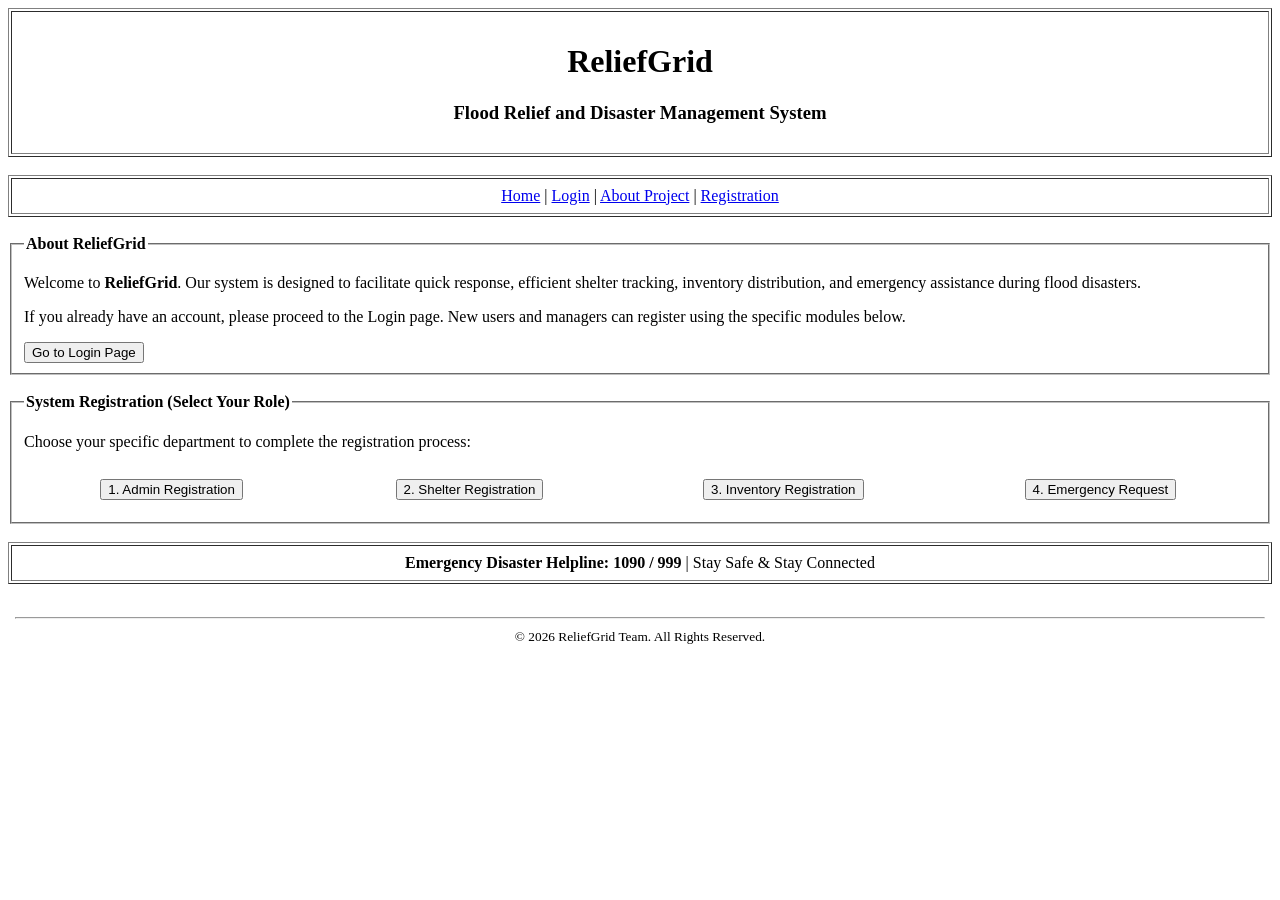
==== index.html @ 9db1df2f "Updated inventory" ====
<!DOCTYPE html>
<html>
<head>
    <title>ReliefGrid - Flood Relief & Disaster Management System</title>
</head>
<body>

    <!-- Header Section -->
    <table border="1" width="100%" cellpadding="10">
        <tr>
            <td align="center">
                <h1>ReliefGrid</h1>
                <h3>Flood Relief and Disaster Management System</h3>
            </td>
        </tr>
    </table>

    <br>

    <!-- Navigation Bar -->
    <table border="1" width="100%" cellpadding="8">
        <tr>
            <td align="center">
                <a href="index.html">Home</a> | 
                <a href="login.html">Login</a> | 
                <a href="#about">About Project</a> | 
                <a href="#register-section">Registration</a>
            </td>
        </tr>
    </table>

    <br>

    <!-- About Section -->
    <fieldset>
        <legend><b>About ReliefGrid</b></legend>
        <p>
            Welcome to <b>ReliefGrid</b>. Our system is designed to facilitate quick response, efficient shelter tracking, 
            inventory distribution, and emergency assistance during flood disasters.
        </p>
        <p>
            If you already have an account, please proceed to the Login page. New users and managers can register using the specific modules below.
        </p>
        <a href="login.html">
            <button type="button">Go to Login Page</button>
        </a>
    </fieldset>

    <br>

    <!-- Registration Section with 4 Separate Buttons -->
    <fieldset id="register-section">
        <legend><b>System Registration (Select Your Role)</b></legend>
        <p>Choose your specific department to complete the registration process:</p>
        
        <table border="0" cellpadding="10" width="100%">
            <tr>
                <td align="center">
                    <a href="modules/admin/user_create.html">
                        <button type="button">1. Admin Registration</button>
                    </a>
                </td>
                <td align="center">
                    <a href="modules/shelter/shelter_create.html">
                        <button type="button">2. Shelter Registration</button>
                    </a>
                </td>
                <td align="center">
                    <a href="modules/inventory/inventory_registration.html">
         <button type="button">3. Inventory Registration</button>
                   </a>
                </td>
                <td align="center">
                    <a href="modules/emergency/request_create.html">
                        <button type="button">4. Emergency Request</button>
                    </a>
                </td>
            </tr>
        </table>
    </fieldset>

    <br>

    <!-- Emergency Hotline / Quick Notice Section -->
    <table border="1" width="100%" cellpadding="8">
        <tr>
            <td align="center">
                <b>Emergency Disaster Helpline: 1090 / 999</b> | Stay Safe & Stay Connected
            </td>
        </tr>
    </table>

    <br>

    <!-- Footer Section -->
    <table border="0" width="100%" cellpadding="5">
        <tr>
            <td align="center">
                <hr>
                <small>&copy; 2026 ReliefGrid Team. All Rights Reserved.</small>
            </td>
        </tr>
    </table>

</body>
</html>
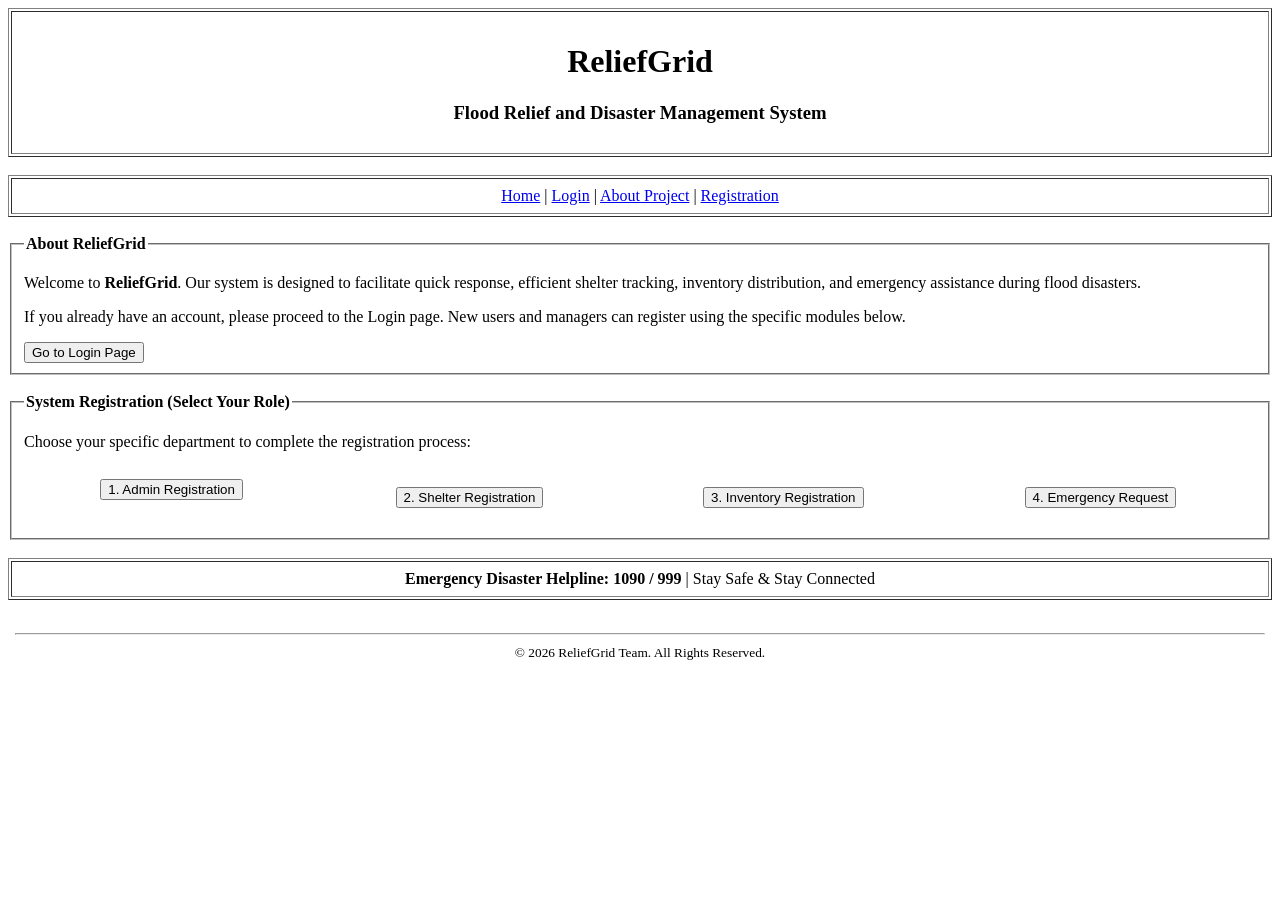
==== commit aea81c67: "Fix hyper-links and update admin registration layout" ====
--- a/index.html
+++ b/index.html
@@ -48,40 +48,44 @@
 
     <br>
 
-    <!-- Registration Section with 4 Separate Buttons -->
-    <fieldset id="register-section">
-        <legend><b>System Registration (Select Your Role)</b></legend>
-        <p>Choose your specific department to complete the registration process:</p>
-        
-        <table border="0" cellpadding="10" width="100%">
-            <tr>
-                <td align="center">
-                    <a href="modules/admin/user_create.html">
-                        <button type="button">1. Admin Registration</button>
-                    </a>
-                </td>
-                <td align="center">
-                    <a href="modules/shelter/shelter_create.html">
-                        <button type="button">2. Shelter Registration</button>
-                    </a>
-                </td>
-                <td align="center">
-                    <a href="modules/inventory/inventory_registration.html">
-         <button type="button">3. Inventory Registration</button>
-                   </a>
-                </td>
-                <td align="center">
-                    <a href="modules/emergency/request_create.html">
-                        <button type="button">4. Emergency Request</button>
-                    </a>
-                </td>
-            </tr>
-        </table>
-    </fieldset>
+    <!-- Registration Section -->
+<fieldset id="register-section">
+    <legend><b>System Registration (Select Your Role)</b></legend>
+    <p>Choose your specific department to complete the registration process:</p>
+
+    <table border="0" cellpadding="10" width="100%">
+        <tr>
+            <td align="center">
+               
+                <a href="modules/admin/admin_registration.html">
+                    <button type="button">1. Admin Registration</button>
+                </a>
+            </p>
+            <td align="center">
+                
+                <a href="modules/Shelter/shelter_registration.html">
+                    <button type="button">2. Shelter Registration</button>
+                </a>
+            </td>
+            <td align="center">
+                
+                <a href="modules/Inventory/inventory_registration.html">
+                    <button type="button">3. Inventory Registration</button>
+                </a>
+            </td>
+            <td align="center">
+                
+                <a href="modules/emergency/shelter_registration.html">
+                    <button type="button">4. Emergency Request</button>
+                </a>
+            </td>
+        </tr>
+    </table>
+</fieldset>
 
     <br>
 
-    <!-- Emergency Hotline / Quick Notice Section -->
+    <!-- Emergency Hotline -->
     <table border="1" width="100%" cellpadding="8">
         <tr>
             <td align="center">
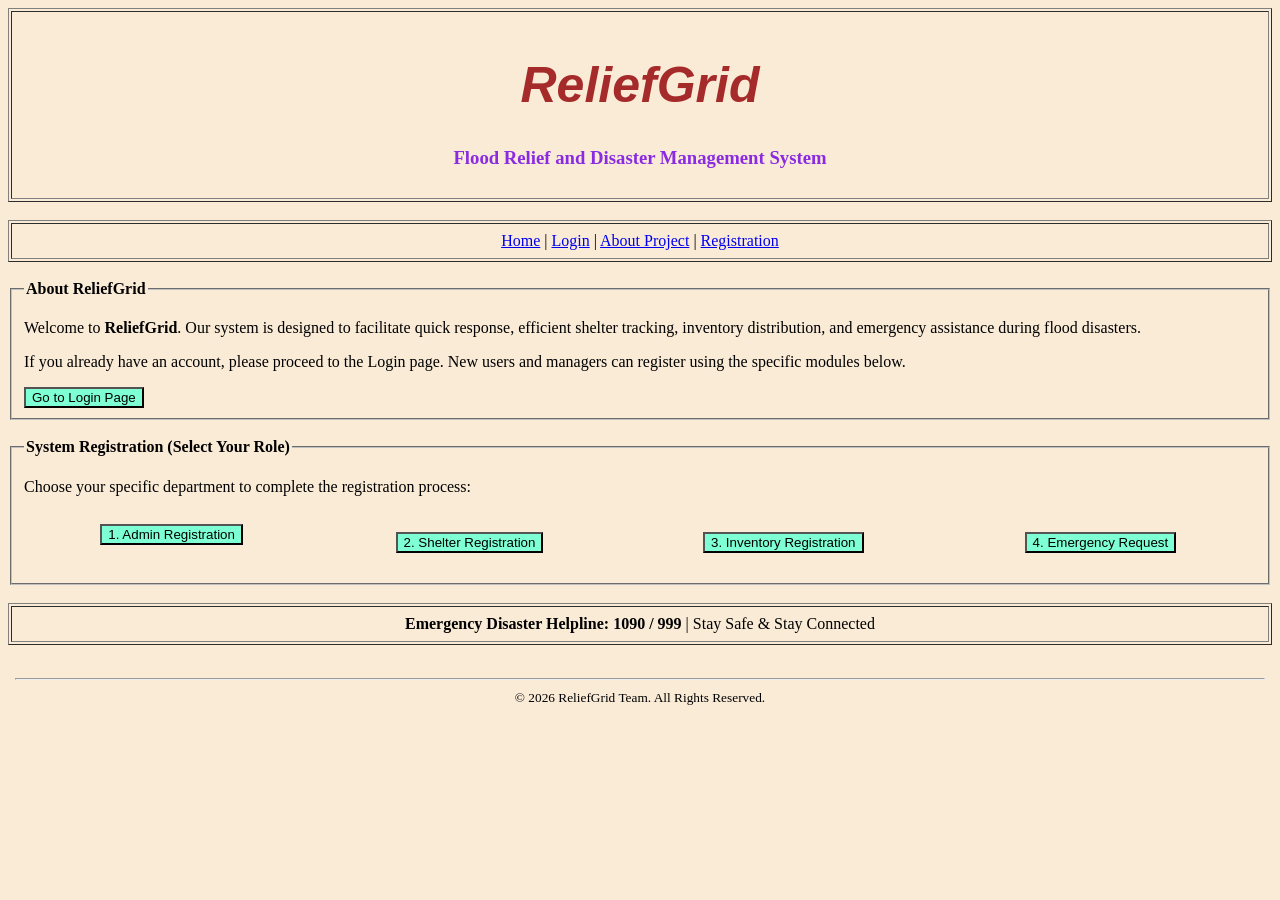
==== commit 9cfc2a3f: "Add index.css, login.css and update html modules with custom styling" ====
--- a/index.html
+++ b/index.html
@@ -2,6 +2,7 @@
 <html>
 <head>
     <title>ReliefGrid - Flood Relief & Disaster Management System</title>
+    <link rel="stylesheet" href="index.css">
 </head>
 <body>
 
--- a/index.css
+++ b/index.css
@@ -0,0 +1,35 @@
+h1{ 
+    color:brown;
+    font-family: sans-serif;
+    font-style: italic;
+    font-size: 50px;
+ }
+
+body{
+    background-color:antiquewhite;
+}
+
+h3 {
+    color:blueviolet;
+}
+
+table{
+    
+    color:black;
+}
+
+h2 {color: green;}
+
+button {
+    background-color: aquamarine;
+    color: black;
+}
+
+input {
+    background-color:lightblue;
+    color:yellow;
+}
+
+td {
+    color:black;
+}
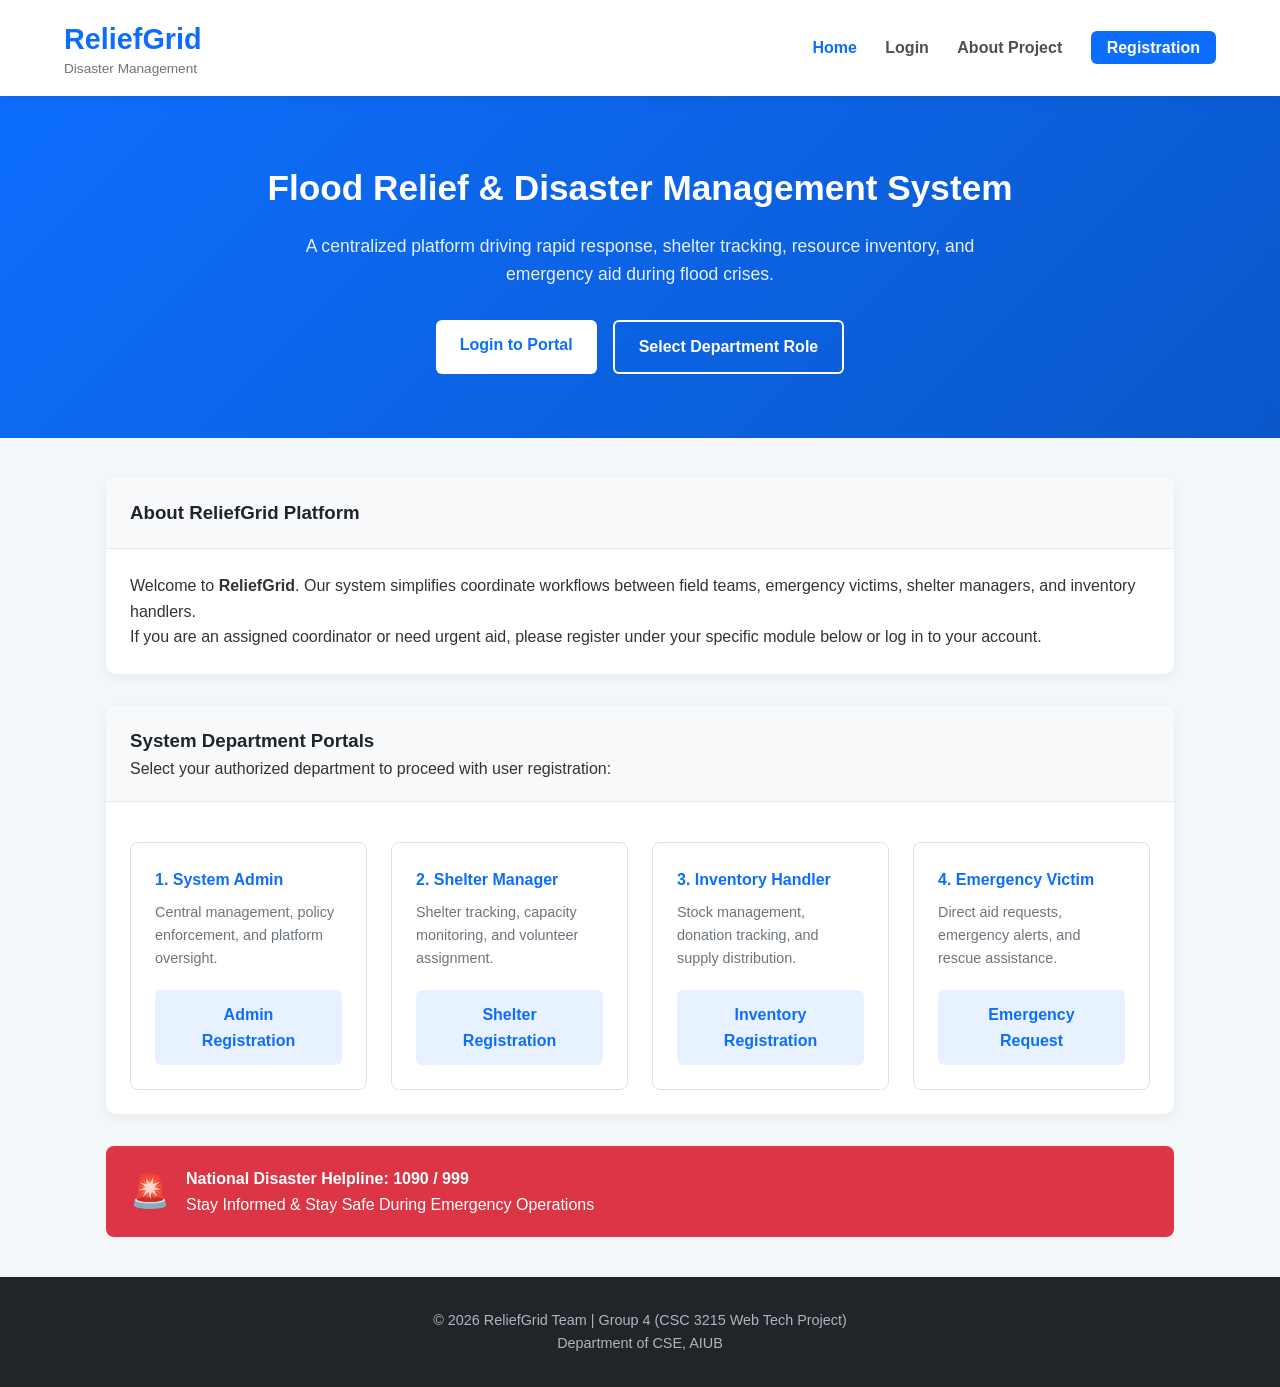
==== commit 1cb16ce0: "feat(admin): update admin registration form, Login form and index form UI and styling" ====
--- a/index.html
+++ b/index.html
@@ -1,111 +1,110 @@
 <!DOCTYPE html>
-<html>
+<html lang="en">
+
 <head>
+    <meta charset="UTF-8">
+    <meta name="viewport" content="width=device-width, initial-scale=1.0">
     <title>ReliefGrid - Flood Relief & Disaster Management System</title>
     <link rel="stylesheet" href="index.css">
 </head>
+
 <body>
 
-    <!-- Header Section -->
-    <table border="1" width="100%" cellpadding="10">
-        <tr>
-            <td align="center">
-                <h1>ReliefGrid</h1>
-                <h3>Flood Relief and Disaster Management System</h3>
-            </td>
-        </tr>
-    </table>
+    <!-- Header Navigation Bar -->
+    <header class="navbar">
+        <div class="logo-container">
+            <h1 class="logo-title">ReliefGrid</h1>
+            <span class="logo-sub">Disaster Management</span>
+        </div>
+        <nav class="nav-links">
+            <a href="index.html" class="active">Home</a>
+            <a href="login.html">Login</a>
+            <a href="#about">About Project</a>
+            <a href="#register-section" class="btn-nav">Registration</a>
+        </nav>
+    </header>
 
-    <br>
+    <!-- Hero Banner Section -->
+    <section class="hero-section">
+        <div class="hero-content">
+            <h2>Flood Relief & Disaster Management System</h2>
+            <p>A centralized platform driving rapid response, shelter tracking, resource inventory, and emergency aid
+                during flood crises.</p>
+            <div class="hero-buttons">
+                <a href="login.html" class="btn btn-primary">Login to Portal</a>
+                <a href="#register-section" class="btn btn-secondary">Select Department Role</a>
+            </div>
+        </div>
+    </section>
 
-    <!-- Navigation Bar -->
-    <table border="1" width="100%" cellpadding="8">
-        <tr>
-            <td align="center">
-                <a href="index.html">Home</a> | 
-                <a href="login.html">Login</a> | 
-                <a href="#about">About Project</a> | 
-                <a href="#register-section">Registration</a>
-            </td>
-        </tr>
-    </table>
+    <!-- Main Content Container -->
+    <main class="container">
 
-    <br>
+        <!-- About Section -->
+        <section id="about" class="card">
+            <div class="card-header">
+                <h3>About ReliefGrid Platform</h3>
+            </div>
+            <div class="card-body">
+                <p>Welcome to <strong>ReliefGrid</strong>. Our system simplifies coordinate workflows between field
+                    teams, emergency victims, shelter managers, and inventory handlers.</p>
+                <p>If you are an assigned coordinator or need urgent aid, please register under your specific module
+                    below or log in to your account.</p>
+            </div>
+        </section>
 
-    <!-- About Section -->
-    <fieldset>
-        <legend><b>About ReliefGrid</b></legend>
-        <p>
-            Welcome to <b>ReliefGrid</b>. Our system is designed to facilitate quick response, efficient shelter tracking, 
-            inventory distribution, and emergency assistance during flood disasters.
-        </p>
-        <p>
-            If you already have an account, please proceed to the Login page. New users and managers can register using the specific modules below.
-        </p>
-        <a href="login.html">
-            <button type="button">Go to Login Page</button>
-        </a>
-    </fieldset>
+        <!-- Department Role Registration Grid -->
+        <section id="register-section" class="card">
+            <div class="card-header">
+                <h3>System Department Portals</h3>
+                <p>Select your authorized department to proceed with user registration:</p>
+            </div>
+            <div class="card-body">
+                <div class="role-grid">
+                    <div class="role-card">
+                        <h4>1. System Admin</h4>
+                        <p>Central management, policy enforcement, and platform oversight.</p>
+                        <a href="modules/admin/admin_registration.html" class="btn btn-role">Admin Registration</a>
+                    </div>
+                    <div class="role-card">
+                        <h4>2. Shelter Manager</h4>
+                        <p>Shelter tracking, capacity monitoring, and volunteer assignment.</p>
+                        <a href="modules/shelter/shelter_registration.html" class="btn btn-role">Shelter
+                            Registration</a>
+                    </div>
+                    <div class="role-card">
+                        <h4>3. Inventory Handler</h4>
+                        <p>Stock management, donation tracking, and supply distribution.</p>
+                        <a href="modules/inventory/inventory_registration.html" class="btn btn-role">Inventory
+                            Registration</a>
+                    </div>
+                    <div class="role-card">
+                        <h4>4. Emergency Victim</h4>
+                        <p>Direct aid requests, emergency alerts, and rescue assistance.</p>
+                        <a href="modules/emergency/emergency_registration.html" class="btn btn-role">Emergency
+                            Request</a>
+                    </div>
+                </div>
+            </div>
+        </section>
 
-    <br>
+        <!-- Emergency Hotline Bar -->
+        <div class="hotline-banner">
+            <span class="hotline-icon">🚨</span>
+            <div class="hotline-text">
+                <strong>National Disaster Helpline: 1090 / 999</strong>
+                <span>Stay Informed & Stay Safe During Emergency Operations</span>
+            </div>
+        </div>
 
-    <!-- Registration Section -->
-<fieldset id="register-section">
-    <legend><b>System Registration (Select Your Role)</b></legend>
-    <p>Choose your specific department to complete the registration process:</p>
+    </main>
 
-    <table border="0" cellpadding="10" width="100%">
-        <tr>
-            <td align="center">
-               
-                <a href="modules/admin/admin_registration.html">
-                    <button type="button">1. Admin Registration</button>
-                </a>
-            </p>
-            <td align="center">
-                
-                <a href="modules/Shelter/shelter_registration.html">
-                    <button type="button">2. Shelter Registration</button>
-                </a>
-            </td>
-            <td align="center">
-                
-                <a href="modules/Inventory/inventory_registration.html">
-                    <button type="button">3. Inventory Registration</button>
-                </a>
-            </td>
-            <td align="center">
-                
-                <a href="modules/emergency/shelter_registration.html">
-                    <button type="button">4. Emergency Request</button>
-                </a>
-            </td>
-        </tr>
-    </table>
-</fieldset>
-
-    <br>
-
-    <!-- Emergency Hotline -->
-    <table border="1" width="100%" cellpadding="8">
-        <tr>
-            <td align="center">
-                <b>Emergency Disaster Helpline: 1090 / 999</b> | Stay Safe & Stay Connected
-            </td>
-        </tr>
-    </table>
-
-    <br>
-
-    <!-- Footer Section -->
-    <table border="0" width="100%" cellpadding="5">
-        <tr>
-            <td align="center">
-                <hr>
-                <small>&copy; 2026 ReliefGrid Team. All Rights Reserved.</small>
-            </td>
-        </tr>
-    </table>
+    <!-- Footer -->
+    <footer class="footer">
+        <p>&copy; 2026 ReliefGrid Team | Group 4 (CSC 3215 Web Tech Project)</p>
+        <p>Department of CSE, AIUB</p>
+    </footer>
 
 </body>
+
 </html>
--- a/index.css
+++ b/index.css
@@ -1,35 +1,224 @@
-h1{ 
-    color:brown;
-    font-family: sans-serif;
-    font-style: italic;
-    font-size: 50px;
- }
-
-body{
-    background-color:antiquewhite;
-}
-
-h3 {
-    color:blueviolet;
-}
-
-table{
-    
-    color:black;
-}
-
-h2 {color: green;}
-
-button {
-    background-color: aquamarine;
-    color: black;
-}
-
-input {
-    background-color:lightblue;
-    color:yellow;
-}
-
-td {
-    color:black;
+/* Reset & Base Styles */
+* {
+    margin: 0;
+    padding: 0;
+    box-sizing: border-box;
+    font-family: 'Segoe UI', Tahoma, Geneva, Verdana, sans-serif;
+}
+
+body {
+    background-color: #f4f7f9;
+    color: #333333;
+    line-height: 1.6;
+}
+
+/* Header & Navigation */
+.navbar {
+    background-color: #ffffff;
+    display: flex;
+    justify-content: space-between;
+    align-items: center;
+    padding: 1rem 5%;
+    box-shadow: 0 2px 10px rgba(0, 0, 0, 0.08);
+    position: sticky;
+    top: 0;
+    z-index: 1000;
+}
+
+.logo-title {
+    color: #0d6efd;
+    font-size: 1.8rem;
+    font-weight: 700;
+}
+
+.logo-sub {
+    font-size: 0.85rem;
+    color: #6c757d;
+    display: block;
+    margin-top: -4px;
+}
+
+.nav-links a {
+    text-decoration: none;
+    color: #495057;
+    margin-left: 1.5rem;
+    font-weight: 600;
+    transition: color 0.3s ease;
+}
+
+.nav-links a:hover,
+.nav-links a.active {
+    color: #0d6efd;
+}
+
+.btn-nav {
+    background-color: #0d6efd;
+    color: #ffffff !important;
+    padding: 0.5rem 1rem;
+    border-radius: 6px;
+}
+
+.btn-nav:hover {
+    background-color: #0b5ed7;
+}
+
+/* Hero Section */
+.hero-section {
+    background: linear-gradient(135deg, #0d6efd 0%, #0a58ca 100%);
+    color: #ffffff;
+    text-align: center;
+    padding: 4rem 1rem;
+}
+
+.hero-content h2 {
+    font-size: 2.2rem;
+    margin-bottom: 1rem;
+}
+
+.hero-content p {
+    font-size: 1.1rem;
+    max-width: 700px;
+    margin: 0 auto 2rem auto;
+    opacity: 0.9;
+}
+
+.hero-buttons {
+    display: flex;
+    justify-content: center;
+    gap: 1rem;
+}
+
+/* Buttons */
+.btn {
+    display: inline-block;
+    padding: 0.75rem 1.5rem;
+    border-radius: 6px;
+    font-weight: 600;
+    text-decoration: none;
+    transition: all 0.3s ease;
+}
+
+.btn-primary {
+    background-color: #ffffff;
+    color: #0d6efd;
+}
+
+.btn-primary:hover {
+    background-color: #f8f9fa;
+}
+
+.btn-secondary {
+    background-color: transparent;
+    color: #ffffff;
+    border: 2px solid #ffffff;
+}
+
+.btn-secondary:hover {
+    background-color: rgba(255, 255, 255, 0.1);
+}
+
+.btn-role {
+    background-color: #e7f1ff;
+    color: #0d6efd;
+    width: 100%;
+    text-align: center;
+}
+
+.btn-role:hover {
+    background-color: #0d6efd;
+    color: #ffffff;
+}
+
+/* Main Container & Cards */
+.container {
+    max-width: 1100px;
+    margin: 2.5rem auto;
+    padding: 0 1rem;
+}
+
+.card {
+    background-color: #ffffff;
+    border-radius: 10px;
+    box-shadow: 0 4px 12px rgba(0, 0, 0, 0.05);
+    margin-bottom: 2rem;
+    overflow: hidden;
+}
+
+.card-header {
+    background-color: #f8f9fa;
+    padding: 1.25rem 1.5rem;
+    border-bottom: 1px solid #e9ecef;
+}
+
+.card-header h3 {
+    color: #212529;
+}
+
+.card-body {
+    padding: 1.5rem;
+}
+
+/* Role Grid */
+.role-grid {
+    display: grid;
+    grid-template-columns: repeat(auto-fit, minmax(220px, 1fr));
+    gap: 1.5rem;
+    margin-top: 1rem;
+}
+
+.role-card {
+    background-color: #ffffff;
+    border: 1px solid #e0e0e0;
+    border-radius: 8px;
+    padding: 1.5rem;
+    display: flex;
+    flex-direction: column;
+    justify-content: space-between;
+    transition: transform 0.2s ease, box-shadow 0.2s ease;
+}
+
+.role-card:hover {
+    transform: translateY(-4px);
+    box-shadow: 0 6px 16px rgba(0, 0, 0, 0.1);
+}
+
+.role-card h4 {
+    color: #0d6efd;
+    margin-bottom: 0.5rem;
+}
+
+.role-card p {
+    font-size: 0.9rem;
+    color: #6c757d;
+    margin-bottom: 1.25rem;
+}
+
+/* Hotline Banner */
+.hotline-banner {
+    background-color: #dc3545;
+    color: #ffffff;
+    border-radius: 8px;
+    padding: 1.25rem 1.5rem;
+    display: flex;
+    align-items: center;
+    gap: 1rem;
+    margin-bottom: 2rem;
+}
+
+.hotline-icon {
+    font-size: 2rem;
+}
+
+.hotline-text {
+    display: flex;
+    flex-direction: column;
+}
+
+/* Footer */
+.footer {
+    background-color: #212529;
+    color: #adb5bd;
+    text-align: center;
+    padding: 2rem 1rem;
+    font-size: 0.9rem;
 }
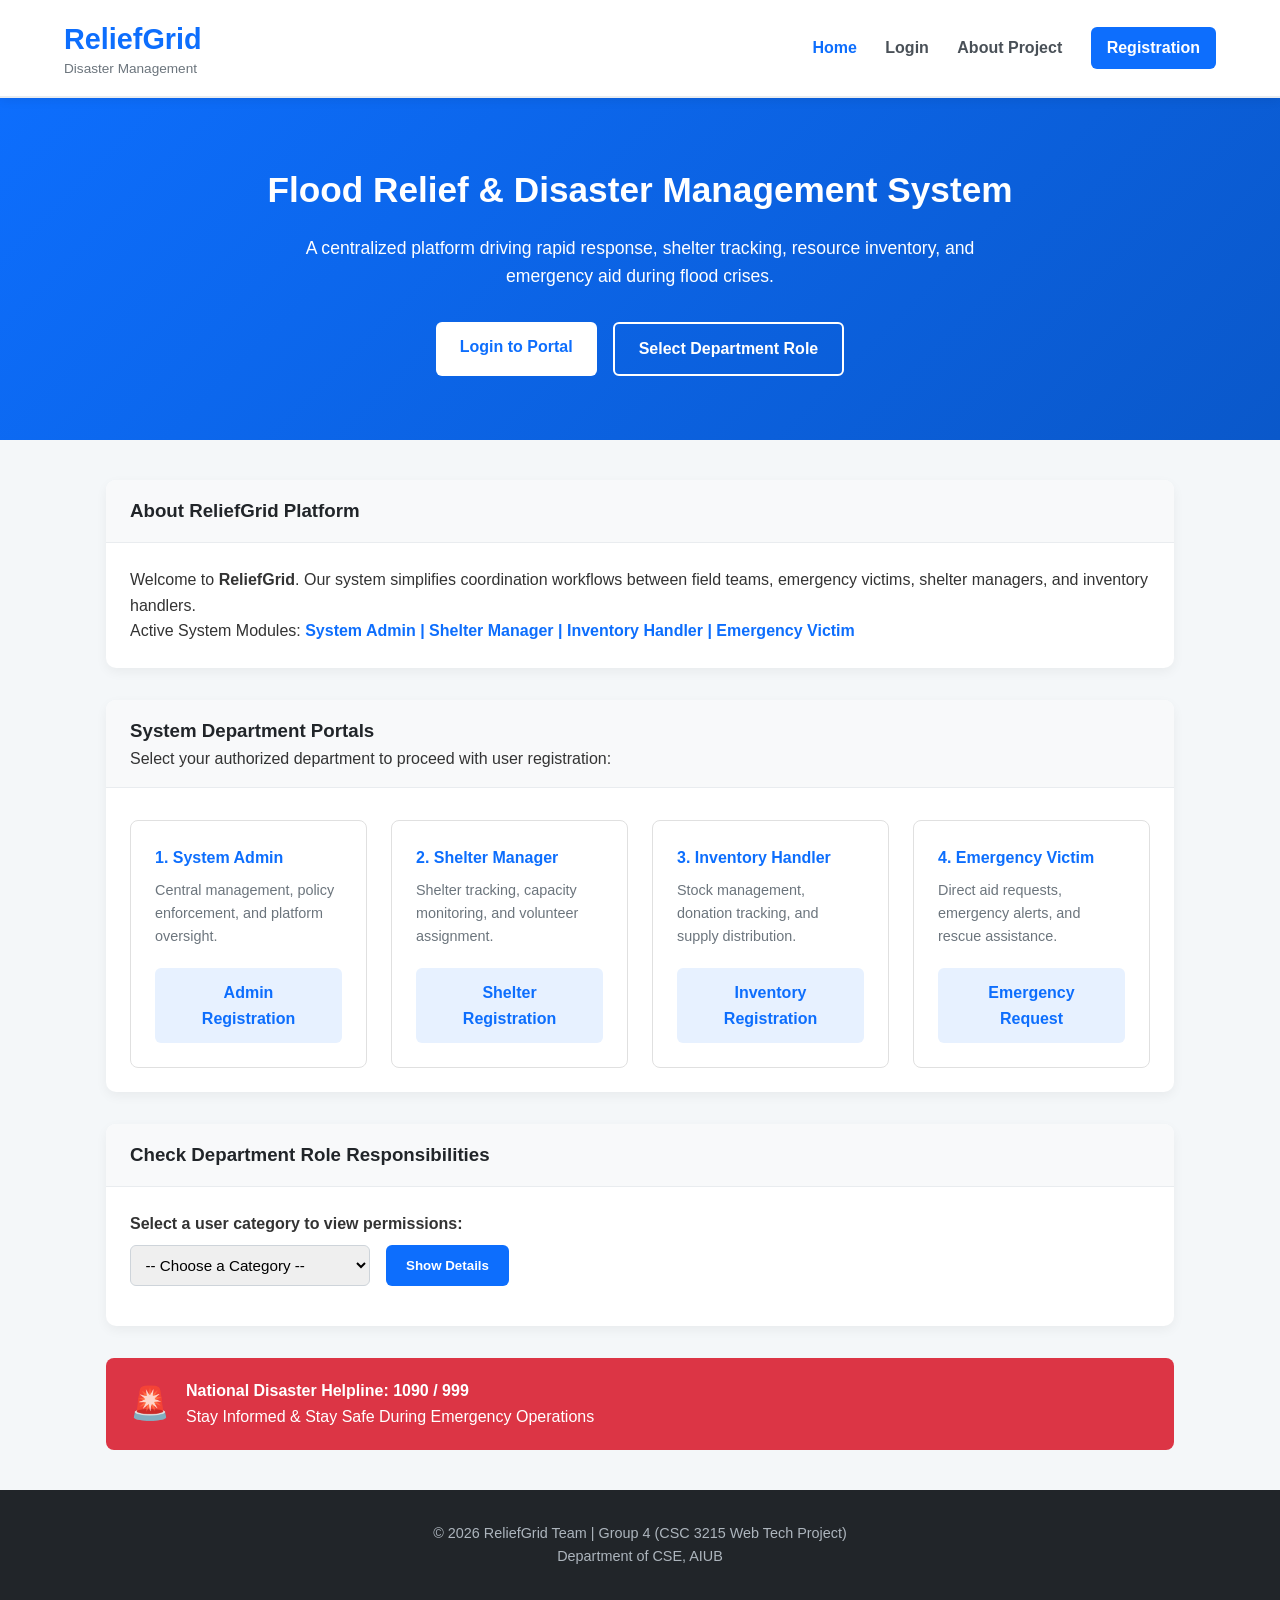
==== commit b42ce8c8: "merge remote changes into local admin" ====
--- a/index.html
+++ b/index.html
@@ -5,13 +5,13 @@
     <meta charset="UTF-8">
     <meta name="viewport" content="width=device-width, initial-scale=1.0">
     <title>ReliefGrid - Flood Relief & Disaster Management System</title>
+    <!-- External CSS connection -->
     <link rel="stylesheet" href="index.css">
 </head>
 
 <body>
 
-    <!-- Header Navigation Bar -->
-    <header class="navbar">
+    <header class="navbar" id="main-navbar">
         <div class="logo-container">
             <h1 class="logo-title">ReliefGrid</h1>
             <span class="logo-sub">Disaster Management</span>
@@ -24,12 +24,10 @@
         </nav>
     </header>
 
-    <!-- Hero Banner Section -->
     <section class="hero-section">
         <div class="hero-content">
             <h2>Flood Relief & Disaster Management System</h2>
-            <p>A centralized platform driving rapid response, shelter tracking, resource inventory, and emergency aid
-                during flood crises.</p>
+            <p>A centralized platform driving rapid response, shelter tracking, resource inventory, and emergency aid during flood crises.</p>
             <div class="hero-buttons">
                 <a href="login.html" class="btn btn-primary">Login to Portal</a>
                 <a href="#register-section" class="btn btn-secondary">Select Department Role</a>
@@ -37,23 +35,18 @@
         </div>
     </section>
 
-    <!-- Main Content Container -->
     <main class="container">
 
-        <!-- About Section -->
         <section id="about" class="card">
             <div class="card-header">
                 <h3>About ReliefGrid Platform</h3>
             </div>
             <div class="card-body">
-                <p>Welcome to <strong>ReliefGrid</strong>. Our system simplifies coordinate workflows between field
-                    teams, emergency victims, shelter managers, and inventory handlers.</p>
-                <p>If you are an assigned coordinator or need urgent aid, please register under your specific module
-                    below or log in to your account.</p>
+                <p>Welcome to <strong>ReliefGrid</strong>. Our system simplifies coordination workflows between field teams, emergency victims, shelter managers, and inventory handlers.</p>
+                <p>Active System Modules: <strong id="moduleList"></strong></p>
             </div>
         </section>
 
-        <!-- Department Role Registration Grid -->
         <section id="register-section" class="card">
             <div class="card-header">
                 <h3>System Department Portals</h3>
@@ -62,33 +55,59 @@
             <div class="card-body">
                 <div class="role-grid">
                     <div class="role-card">
-                        <h4>1. System Admin</h4>
-                        <p>Central management, policy enforcement, and platform oversight.</p>
+                        <div>
+                            <h4>1. System Admin</h4>
+                            <p>Central management, policy enforcement, and platform oversight.</p>
+                        </div>
                         <a href="modules/admin/admin_registration.html" class="btn btn-role">Admin Registration</a>
                     </div>
                     <div class="role-card">
-                        <h4>2. Shelter Manager</h4>
-                        <p>Shelter tracking, capacity monitoring, and volunteer assignment.</p>
-                        <a href="modules/shelter/shelter_registration.html" class="btn btn-role">Shelter
-                            Registration</a>
+                        <div>
+                            <h4>2. Shelter Manager</h4>
+                            <p>Shelter tracking, capacity monitoring, and volunteer assignment.</p>
+                        </div>
+                        <a href="modules/shelter/shelter_registration.html" class="btn btn-role">Shelter Registration</a>
                     </div>
                     <div class="role-card">
-                        <h4>3. Inventory Handler</h4>
-                        <p>Stock management, donation tracking, and supply distribution.</p>
-                        <a href="modules/inventory/inventory_registration.html" class="btn btn-role">Inventory
-                            Registration</a>
+                        <div>
+                            <h4>3. Inventory Handler</h4>
+                            <p>Stock management, donation tracking, and supply distribution.</p>
+                        </div>
+                        <a href="modules/inventory/inventory_registration.html" class="btn btn-role">Inventory Registration</a>
                     </div>
                     <div class="role-card">
-                        <h4>4. Emergency Victim</h4>
-                        <p>Direct aid requests, emergency alerts, and rescue assistance.</p>
-                        <a href="modules/emergency/emergency_registration.html" class="btn btn-role">Emergency
-                            Request</a>
+                        <div>
+                            <h4>4. Emergency Victim</h4>
+                            <p>Direct aid requests, emergency alerts, and rescue assistance.</p>
+                        </div>
+                        <a href="modules/emergency/emergency_registration.html" class="btn btn-role">Emergency Request</a>
                     </div>
                 </div>
             </div>
         </section>
 
-        <!-- Emergency Hotline Bar -->
+        <section id="role-helper" class="card">
+            <div class="card-header">
+                <h3>Check Department Role Responsibilities</h3>
+            </div>
+            <div class="card-body">
+                <label for="roleSelect" class="helper-label">Select a user category to view permissions:</label>
+                <div class="helper-controls">
+                    <!-- Function activation using onchange -->
+                    <select id="roleSelect" class="helper-select" onchange="showRoleDetails()">
+                        <option value="">-- Choose a Category --</option>
+                        <option value="admin">System Admin</option>
+                        <option value="shelter">Shelter Manager</option>
+                        <option value="inventory">Inventory Handler</option>
+                        <option value="emergency">Emergency Victim</option>
+                    </select>
+                    <!-- Function activation using onclick -->
+                    <button type="button" class="btn btn-check" onclick="showRoleDetails()">Show Details</button>
+                </div>
+                <p id="roleInfoMessage" class="info-message"></p>
+            </div>
+        </section>
+
         <div class="hotline-banner">
             <span class="hotline-icon">🚨</span>
             <div class="hotline-text">
@@ -99,12 +118,13 @@
 
     </main>
 
-    <!-- Footer -->
     <footer class="footer">
-        <p>&copy; 2026 ReliefGrid Team | Group 4 (CSC 3215 Web Tech Project)</p>
+        <p>© 2026 ReliefGrid Team | Group 4 (CSC 3215 Web Tech Project)</p>
         <p>Department of CSE, AIUB</p>
     </footer>
 
+    <!-- External JavaScript connection -->
+    <script src="index.js"></script>
 </body>
 
 </html>
--- a/index.css
+++ b/index.css
@@ -1,4 +1,4 @@
-/* Reset & Base Styles */
+/* Universal selector reset */
 * {
     margin: 0;
     padding: 0;
@@ -12,7 +12,11 @@
     line-height: 1.6;
 }
 
-/* Header & Navigation */
+/* Header and sticky navigation bar */
+#main-navbar {
+    border-bottom: 2px solid #e9ecef;
+}
+
 .navbar {
     background-color: #ffffff;
     display: flex;
@@ -39,6 +43,7 @@
 }
 
 .nav-links a {
+    display: inline-block;
     text-decoration: none;
     color: #495057;
     margin-left: 1.5rem;
@@ -62,7 +67,7 @@
     background-color: #0b5ed7;
 }
 
-/* Hero Section */
+/* Hero banner */
 .hero-section {
     background: linear-gradient(135deg, #0d6efd 0%, #0a58ca 100%);
     color: #ffffff;
@@ -79,7 +84,6 @@
     font-size: 1.1rem;
     max-width: 700px;
     margin: 0 auto 2rem auto;
-    opacity: 0.9;
 }
 
 .hero-buttons {
@@ -95,6 +99,8 @@
     border-radius: 6px;
     font-weight: 600;
     text-decoration: none;
+    cursor: pointer;
+    border: none;
     transition: all 0.3s ease;
 }
 
@@ -114,7 +120,7 @@
 }
 
 .btn-secondary:hover {
-    background-color: rgba(255, 255, 255, 0.1);
+    background-color: rgba(255, 255, 255, 0.15);
 }
 
 .btn-role {
@@ -129,7 +135,7 @@
     color: #ffffff;
 }
 
-/* Main Container & Cards */
+/* Container and cards */
 .container {
     max-width: 1100px;
     margin: 2.5rem auto;
@@ -142,11 +148,12 @@
     box-shadow: 0 4px 12px rgba(0, 0, 0, 0.05);
     margin-bottom: 2rem;
     overflow: hidden;
+    position: relative;
 }
 
 .card-header {
     background-color: #f8f9fa;
-    padding: 1.25rem 1.5rem;
+    padding: 1rem 1.5rem;
     border-bottom: 1px solid #e9ecef;
 }
 
@@ -158,12 +165,12 @@
     padding: 1.5rem;
 }
 
-/* Role Grid */
+/* Grid layout for 4 user roles */
 .role-grid {
     display: grid;
     grid-template-columns: repeat(auto-fit, minmax(220px, 1fr));
     gap: 1.5rem;
-    margin-top: 1rem;
+    margin-top: 0.5rem;
 }
 
 .role-card {
@@ -193,7 +200,43 @@
     margin-bottom: 1.25rem;
 }
 
-/* Hotline Banner */
+/* Role helper section */
+.helper-label {
+    display: block;
+    font-weight: 600;
+    margin-bottom: 0.5rem;
+}
+
+.helper-controls {
+    display: flex;
+    gap: 1rem;
+    flex-wrap: wrap;
+}
+
+.helper-select {
+    padding: 0.65rem;
+    border: 1px solid #ced4da;
+    border-radius: 6px;
+    font-size: 0.95rem;
+    min-width: 240px;
+}
+
+.btn-check {
+    background-color: #0d6efd;
+    color: #ffffff;
+    padding: 0.65rem 1.25rem;
+}
+
+.btn-check:hover {
+    background-color: #0b5ed7;
+}
+
+.info-message {
+    margin-top: 1rem;
+    font-weight: 600;
+}
+
+/* Hotline and footer */
 .hotline-banner {
     background-color: #dc3545;
     color: #ffffff;
@@ -214,7 +257,6 @@
     flex-direction: column;
 }
 
-/* Footer */
 .footer {
     background-color: #212529;
     color: #adb5bd;
